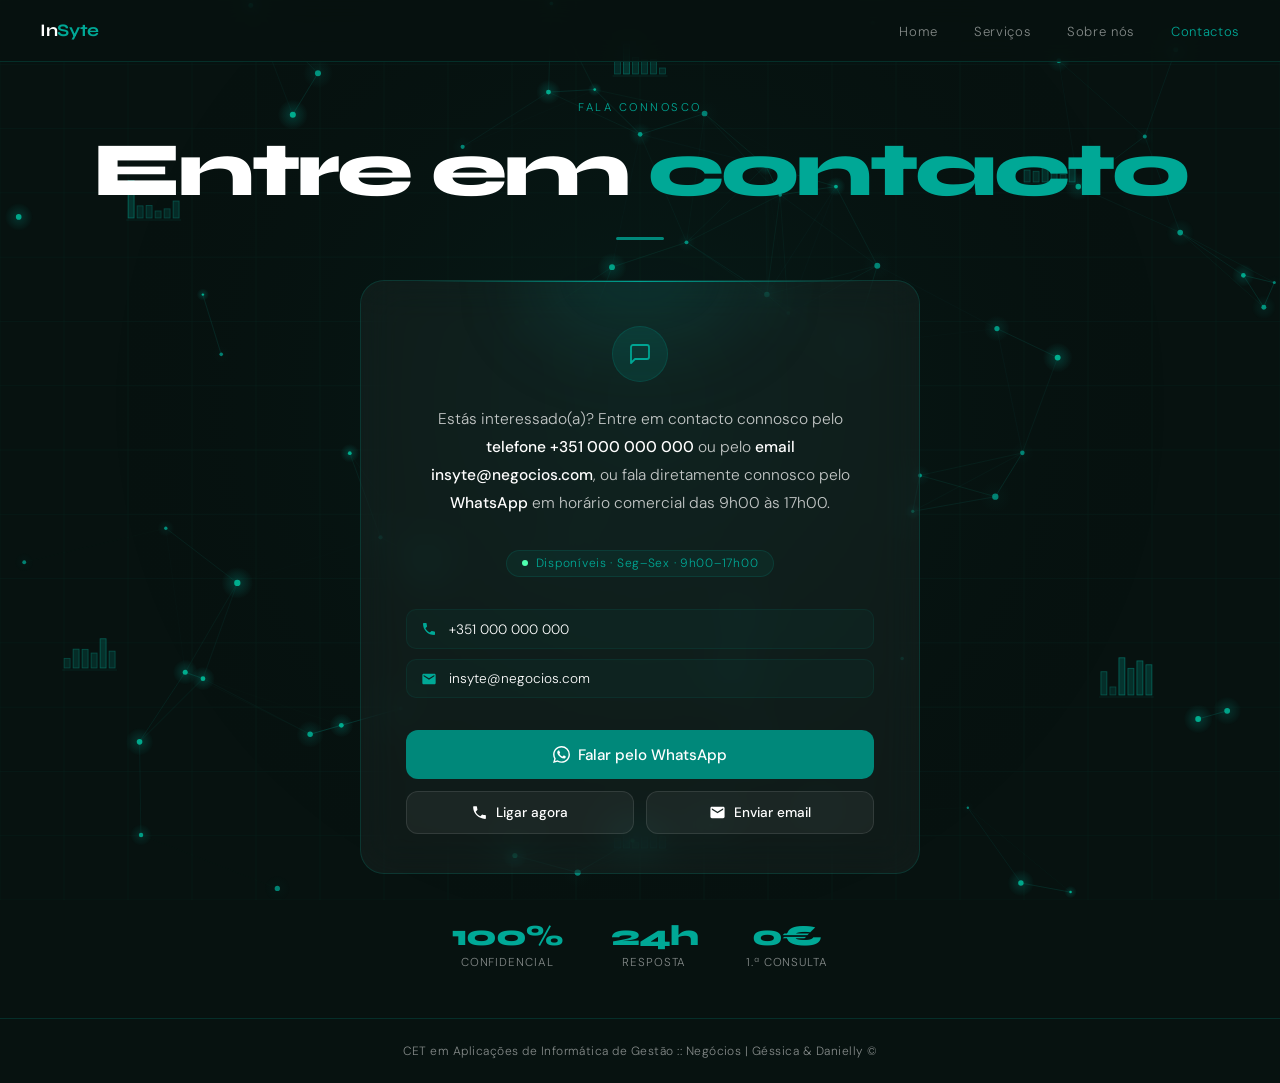
==== pages/contactos.html @ 07cbdb81 "page contact" ====
<!DOCTYPE html>
<html lang="pt">
<head>
  <meta charset="UTF-8">
  <meta name="viewport" content="width=device-width, initial-scale=1.0">
  <title>Contactos — InSyte Consultoria</title>
  <link rel="preconnect" href="https://fonts.googleapis.com">
  <link href="https://fonts.googleapis.com/css2?family=Syne:wght@400;600;700;800&family=DM+Sans:wght@300;400;500&display=swap" rel="stylesheet">

  <style>
    *, *::before, *::after { box-sizing: border-box; margin: 0; padding: 0; }

    :root {
      --teal:       #00887A;
      --teal-light: #00a896;
      --teal-dim:   #006b60;
      --teal-glow:  rgba(0,136,122,0.18);
      --white:      #ffffff;
      --off-white:  #f0faf9;
      --dark:       #071210;
      --muted:      rgba(255,255,255,0.5);
      --border:     rgba(0,136,122,0.25);
    }

    html { scroll-behavior: smooth; }

    body {
      min-height: 100vh;
      background: var(--dark);
      color: var(--white);
      font-family: 'DM Sans', sans-serif;
      font-weight: 300;
      display: flex;
      flex-direction: column;
      overflow-x: hidden;
    }

    /* ══════════════════════════════════════
       CANVAS BACKGROUND — data grid + nodes
    ══════════════════════════════════════ */
    #bg-canvas {
      position: fixed;
      inset: 0;
      z-index: 0;
      pointer-events: none;
    }

    /* ══════════════════════════════════════
       HEADER
    ══════════════════════════════════════ */
    .site-header {
      position: fixed;
      top: 0; left: 0; right: 0;
      z-index: 100;
      background: rgba(7,18,16,0.8);
      backdrop-filter: blur(14px);
      border-bottom: 1px solid var(--border);
      height: 62px;
      display: flex;
      align-items: center;
      padding: 0 2.5rem;
      justify-content: space-between;
    }

    .brand {
      font-family: 'Syne', sans-serif;
      font-weight: 700;
      font-size: 1.1rem;
      color: var(--white);
      text-decoration: none;
      letter-spacing: -0.02em;
    }

    .brand span { color: var(--teal-light); }

    nav a {
      color: var(--muted);
      text-decoration: none;
      font-size: 0.82rem;
      margin-left: 2rem;
      letter-spacing: 0.05em;
      transition: color 0.2s;
    }

    nav a:hover { color: var(--white); }
    nav a.active { color: var(--teal-light); }

    /* ══════════════════════════════════════
       MAIN — full-page centered card
    ══════════════════════════════════════ */
    main {
      position: relative;
      z-index: 10;
      flex: 1;
      display: flex;
      flex-direction: column;
      align-items: center;
      justify-content: center;
      padding: 100px 1.5rem 3rem;
    }

    /* floating label */
    .section-label {
      font-size: 0.7rem;
      letter-spacing: 0.22em;
      text-transform: uppercase;
      color: var(--teal-light);
      margin-bottom: 1.1rem;
      opacity: 0;
      animation: fadeUp 0.6s 0.2s ease forwards;
    }

    /* big title */
    .page-title {
      font-family: 'Syne', sans-serif;
      font-size: clamp(2.8rem, 6vw, 5rem);
      font-weight: 800;
      letter-spacing: -0.04em;
      line-height: 1;
      text-align: center;
      margin-bottom: 0.4rem;
      opacity: 0;
      animation: fadeUp 0.6s 0.35s ease forwards;
    }

    .page-title span {
      color: var(--teal-light);
    }

    /* divider bar */
    .title-bar {
      width: 48px;
      height: 3px;
      background: var(--teal);
      border-radius: 2px;
      margin: 1.4rem auto 2.5rem;
      opacity: 0;
      animation: fadeUp 0.6s 0.45s ease forwards;
    }

    /* ══════════════════════════════════════
       CONTACT CARD
    ══════════════════════════════════════ */
    .contact-card {
      width: 100%;
      max-width: 560px;
      background: rgba(255,255,255,0.04);
      border: 1px solid var(--border);
      border-radius: 24px;
      padding: 2.8rem 2.8rem 2.4rem;
      backdrop-filter: blur(20px);
      text-align: center;
      opacity: 0;
      animation: fadeUp 0.7s 0.55s ease forwards;
      position: relative;
      overflow: hidden;
    }

    /* top glow line */
    .contact-card::before {
      content: '';
      position: absolute;
      top: 0; left: 10%; right: 10%;
      height: 1px;
      background: linear-gradient(90deg, transparent, var(--teal-light), transparent);
    }

    /* subtle inner glow */
    .contact-card::after {
      content: '';
      position: absolute;
      top: -60px; left: 50%;
      transform: translateX(-50%);
      width: 220px;
      height: 120px;
      background: var(--teal-glow);
      border-radius: 50%;
      filter: blur(40px);
      pointer-events: none;
    }

    .card-icon {
      width: 56px;
      height: 56px;
      border-radius: 50%;
      background: var(--teal-glow);
      border: 1px solid var(--border);
      margin: 0 auto 1.5rem;
      display: flex;
      align-items: center;
      justify-content: center;
    }

    .card-icon svg { width: 24px; height: 24px; color: var(--teal-light); }

    .card-message {
      font-size: 0.97rem;
      color: rgba(255,255,255,0.75);
      line-height: 1.8;
      margin-bottom: 2rem;
    }

    .card-message strong {
      color: var(--white);
      font-weight: 500;
    }

    /* ── CONTACT DETAILS ── */
    .contact-details {
      display: flex;
      flex-direction: column;
      gap: 0.6rem;
      margin-bottom: 2rem;
      text-align: left;
    }

    .contact-row {
      display: flex;
      align-items: center;
      gap: 0.75rem;
      padding: 0.65rem 0.9rem;
      background: rgba(0,136,122,0.06);
      border: 1px solid rgba(0,136,122,0.12);
      border-radius: 10px;
      font-size: 0.85rem;
      color: rgba(255,255,255,0.7);
      transition: background 0.2s, border-color 0.2s;
    }

    .contact-row:hover {
      background: rgba(0,136,122,0.12);
      border-color: rgba(0,168,150,0.3);
    }

    .contact-row svg {
      width: 16px; height: 16px;
      color: var(--teal-light);
      flex-shrink: 0;
    }

    .contact-row span { color: var(--white); }

    /* ── SCHEDULE BADGE ── */
    .schedule-badge {
      display: inline-flex;
      align-items: center;
      gap: 0.5rem;
      font-size: 0.75rem;
      color: var(--teal-light);
      letter-spacing: 0.06em;
      background: rgba(0,136,122,0.1);
      border: 1px solid rgba(0,136,122,0.2);
      border-radius: 999px;
      padding: 0.3rem 0.9rem;
      margin-bottom: 2rem;
    }

    .schedule-badge .dot {
      width: 6px; height: 6px;
      border-radius: 50%;
      background: #4fffb0;
      animation: pulse-dot 2s infinite;
    }

    @keyframes pulse-dot {
      0%,100% { opacity:1; } 50% { opacity:0.4; }
    }

    /* ══════════════════════════════════════
       ACTION BUTTONS
    ══════════════════════════════════════ */
    .action-buttons {
      display: grid;
      grid-template-columns: 1fr 1fr;
      gap: 0.75rem;
    }

    .btn {
      display: inline-flex;
      align-items: center;
      justify-content: center;
      gap: 0.5rem;
      padding: 0.75rem 1rem;
      border-radius: 12px;
      font-family: 'DM Sans', sans-serif;
      font-size: 0.85rem;
      font-weight: 500;
      text-decoration: none;
      cursor: pointer;
      border: none;
      transition: all 0.22s ease;
    }

    .btn svg { width: 17px; height: 17px; flex-shrink: 0; }

    .btn-whatsapp {
      grid-column: 1 / -1;
      background: var(--teal);
      color: var(--white);
      font-size: 0.95rem;
      padding: 0.9rem 1rem;
    }

    .btn-whatsapp:hover {
      background: var(--teal-light);
      transform: translateY(-2px);
      box-shadow: 0 8px 28px rgba(0,136,122,0.4);
    }

    .btn-phone {
      background: rgba(255,255,255,0.05);
      color: var(--white);
      border: 1px solid rgba(255,255,255,0.1);
    }

    .btn-phone:hover {
      background: rgba(255,255,255,0.1);
      border-color: rgba(255,255,255,0.2);
      transform: translateY(-2px);
    }

    .btn-email {
      background: rgba(255,255,255,0.05);
      color: var(--white);
      border: 1px solid rgba(255,255,255,0.1);
    }

    .btn-email:hover {
      background: rgba(255,255,255,0.1);
      border-color: rgba(255,255,255,0.2);
      transform: translateY(-2px);
    }

    /* ══════════════════════════════════════
       STATS ROW — decorative
    ══════════════════════════════════════ */
    .stats-row {
      display: flex;
      gap: 3rem;
      margin-top: 3rem;
      opacity: 0;
      animation: fadeUp 0.7s 0.75s ease forwards;
    }

    .stat {
      text-align: center;
    }

    .stat-num {
      font-family: 'Syne', sans-serif;
      font-size: 1.8rem;
      font-weight: 800;
      color: var(--teal-light);
      letter-spacing: -0.03em;
      line-height: 1;
    }

    .stat-label {
      font-size: 0.72rem;
      color: var(--muted);
      letter-spacing: 0.08em;
      text-transform: uppercase;
      margin-top: 0.3rem;
    }

    /* ══════════════════════════════════════
       FOOTER
    ══════════════════════════════════════ */
    footer {
      position: relative;
      z-index: 10;
      text-align: center;
      padding: 1.5rem;
      font-size: 0.75rem;
      color: var(--muted);
      border-top: 1px solid var(--border);
      letter-spacing: 0.04em;
    }

    /* ══════════════════════════════════════
       ANIMATIONS
    ══════════════════════════════════════ */
    @keyframes fadeUp {
      from { opacity: 0; transform: translateY(16px); }
      to   { opacity: 1; transform: translateY(0); }
    }

    /* ══════════════════════════════════════
       RESPONSIVE
    ══════════════════════════════════════ */
    @media (max-width: 600px) {
      .contact-card { padding: 2rem 1.5rem; }
      .stats-row { gap: 2rem; }
      .action-buttons { grid-template-columns: 1fr; }
      .btn-whatsapp { grid-column: unset; }
    }
  </style>
</head>
<body>

  <!-- ANIMATED CANVAS BACKGROUND -->
  <canvas id="bg-canvas"></canvas>

  <!-- HEADER -->
  <header class="site-header">
    <a class="brand" href="../index.html">In<span>Syte</span></a>
    <nav>
      <a href="../index.html">Home</a>
      <a href="../index.html#servicos">Serviços</a>
      <a href="sobre.html">Sobre nós</a>
      <a href="contactos.html" class="active">Contactos</a>
    </nav>
  </header>

  <!-- MAIN CONTENT -->
  <main>
    <p class="section-label">Fala connosco</p>

    <h1 class="page-title">Entre em <span>contacto</span></h1>

    <div class="title-bar"></div>

    <div class="contact-card">

      <!-- icon -->
      <div class="card-icon">
        <svg viewBox="0 0 24 24" fill="none" stroke="currentColor" stroke-width="1.8" stroke-linecap="round" stroke-linejoin="round">
          <path d="M21 15a2 2 0 0 1-2 2H7l-4 4V5a2 2 0 0 1 2-2h14a2 2 0 0 1 2 2z"/>
        </svg>
      </div>

      <!-- message -->
      <p class="card-message">
        Estás interessado(a)? Entre em contacto connosco pelo
        <strong>telefone +351 000 000 000</strong> ou pelo
        <strong>email insyte@negocios.com</strong>, ou fala diretamente
        connosco pelo <strong>WhatsApp</strong> em horário comercial
        das 9h00 às 17h00.
      </p>

      <!-- schedule badge -->
      <div class="schedule-badge">
        <span class="dot"></span>
        Disponíveis · Seg–Sex · 9h00–17h00
      </div>

      <!-- contact detail rows -->
      <div class="contact-details">
        <div class="contact-row">
          <svg viewBox="0 0 24 24" fill="currentColor"><path d="M6.6 10.8c1.4 2.8 3.8 5.1 6.6 6.6l2.2-2.2c.3-.3.7-.4 1-.2 1.1.4 2.3.6 3.6.6.6 0 1 .4 1 1V20c0 .6-.4 1-1 1-9.4 0-17-7.6-17-17 0-.6.4-1 1-1h3.5c.6 0 1 .4 1 1 0 1.3.2 2.5.6 3.6.1.3 0 .7-.2 1L6.6 10.8z"/></svg>
          <span>+351 000 000 000</span>
        </div>
        <div class="contact-row">
          <svg viewBox="0 0 24 24" fill="currentColor"><path d="M20 4H4c-1.1 0-2 .9-2 2v12c0 1.1.9 2 2 2h16c1.1 0 2-.9 2-2V6c0-1.1-.9-2-2-2zm0 4-8 5-8-5V6l8 5 8-5v2z"/></svg>
          <span>insyte@negocios.com</span>
        </div>
      </div>

      <!-- action buttons -->
      <div class="action-buttons">

        <a class="btn btn-whatsapp"
           href="https://wa.me/351969175519?text=Ol%C3%A1%2C%20vim%20pelo%20site%20da%20InSyte%20e%20gostaria%20de%20saber%20mais%20informa%C3%A7%C3%B5es."
           target="_blank" rel="noopener">
          <svg viewBox="0 0 24 24" fill="currentColor"><path d="M17.472 14.382c-.297-.149-1.758-.867-2.03-.967-.273-.099-.471-.148-.67.15-.197.297-.767.966-.94 1.164-.173.199-.347.223-.644.075-.297-.15-1.255-.463-2.39-1.475-.883-.788-1.48-1.761-1.653-2.059-.173-.297-.018-.458.13-.606.134-.133.298-.347.446-.52.149-.174.198-.298.298-.497.099-.198.05-.371-.025-.52-.075-.149-.669-1.612-.916-2.207-.242-.579-.487-.5-.669-.51-.173-.008-.371-.01-.57-.01-.198 0-.52.074-.792.372-.272.297-1.04 1.016-1.04 2.479 0 1.462 1.065 2.875 1.213 3.074.149.198 2.096 3.2 5.077 4.487.709.306 1.262.489 1.694.625.712.227 1.36.195 1.871.118.571-.085 1.758-.719 2.006-1.413.248-.694.248-1.289.173-1.413-.074-.124-.272-.198-.57-.347m-5.421 7.403h-.004a9.87 9.87 0 01-5.031-1.378l-.361-.214-3.741.982.998-3.648-.235-.374a9.86 9.86 0 01-1.51-5.26c.001-5.45 4.436-9.884 9.888-9.884 2.64 0 5.122 1.03 6.988 2.898a9.825 9.825 0 012.893 6.994c-.003 5.45-4.437 9.884-9.885 9.884m8.413-18.297A11.815 11.815 0 0012.05 0C5.495 0 .16 5.335.157 11.892c0 2.096.547 4.142 1.588 5.945L.057 24l6.305-1.654a11.882 11.882 0 005.683 1.448h.005c6.554 0 11.89-5.335 11.893-11.893a11.821 11.821 0 00-3.48-8.413z"/></svg>
          Falar pelo WhatsApp
        </a>

        <a class="btn btn-phone" href="tel:+351000000000">
          <svg viewBox="0 0 24 24" fill="currentColor"><path d="M6.6 10.8c1.4 2.8 3.8 5.1 6.6 6.6l2.2-2.2c.3-.3.7-.4 1-.2 1.1.4 2.3.6 3.6.6.6 0 1 .4 1 1V20c0 .6-.4 1-1 1-9.4 0-17-7.6-17-17 0-.6.4-1 1-1h3.5c.6 0 1 .4 1 1 0 1.3.2 2.5.6 3.6.1.3 0 .7-.2 1L6.6 10.8z"/></svg>
          Ligar agora
        </a>

        <a class="btn btn-email" href="mailto:insyte@negocios.com">
          <svg viewBox="0 0 24 24" fill="currentColor"><path d="M20 4H4c-1.1 0-2 .9-2 2v12c0 1.1.9 2 2 2h16c1.1 0 2-.9 2-2V6c0-1.1-.9-2-2-2zm0 4-8 5-8-5V6l8 5 8-5v2z"/></svg>
          Enviar email
        </a>

      </div>
    </div>

    <!-- decorative stats -->
    <div class="stats-row">
      <div class="stat">
        <div class="stat-num">100%</div>
        <div class="stat-label">Confidencial</div>
      </div>
      <div class="stat">
        <div class="stat-num">24h</div>
        <div class="stat-label">Resposta</div>
      </div>
      <div class="stat">
        <div class="stat-num">0€</div>
        <div class="stat-label">1.ª Consulta</div>
      </div>
    </div>

  </main>

  <footer>
    CET em Aplicações de Informática de Gestão :: Negócios | Géssica &amp; Danielly ©
  </footer>

  <!-- CANVAS SCRIPT — data network animation -->
  <script>
  (function () {
    const canvas = document.getElementById('bg-canvas');
    const ctx = canvas.getContext('2d');

    const TEAL      = '#00887A';
    const TEAL_LITE = '#00a896';
    const NODE_COUNT = 68;
    const MAX_DIST   = 160;

    let W, H, nodes;

    function resize() {
      W = canvas.width  = window.innerWidth;
      H = canvas.height = window.innerHeight;
    }

    /* ── node factory ── */
    function makeNode() {
      return {
        x:  Math.random() * W,
        y:  Math.random() * H,
        vx: (Math.random() - 0.5) * 0.35,
        vy: (Math.random() - 0.5) * 0.35,
        r:  Math.random() * 2 + 1.2,
        // bar chart mini-bar data
        barH: Math.random(),
        pulse: Math.random() * Math.PI * 2
      };
    }

    function init() {
      resize();
      nodes = Array.from({ length: NODE_COUNT }, makeNode);
    }

    /* ── draw one frame ── */
    function draw(t) {
      ctx.clearRect(0, 0, W, H);

      // ── background gradient ──
      const grad = ctx.createRadialGradient(W * 0.5, H * 0.45, 0, W * 0.5, H * 0.45, W * 0.7);
      grad.addColorStop(0,   'rgba(0,136,122,0.08)');
      grad.addColorStop(0.6, 'rgba(0,20,18,0)');
      ctx.fillStyle = grad;
      ctx.fillRect(0, 0, W, H);

      // ── subtle horizontal grid lines ──
      ctx.strokeStyle = 'rgba(0,136,122,0.06)';
      ctx.lineWidth = 1;
      const rows = 14;
      for (let i = 0; i <= rows; i++) {
        const y = (H / rows) * i;
        ctx.beginPath();
        ctx.moveTo(0, y);
        ctx.lineTo(W, y);
        ctx.stroke();
      }

      // ── subtle vertical grid lines ──
      const cols = 20;
      for (let i = 0; i <= cols; i++) {
        const x = (W / cols) * i;
        ctx.beginPath();
        ctx.moveTo(x, 0);
        ctx.lineTo(x, H);
        ctx.stroke();
      }

      // ── update + connect nodes ──
      for (let i = 0; i < nodes.length; i++) {
        const n = nodes[i];

        // move
        n.x += n.vx;
        n.y += n.vy;
        if (n.x < 0 || n.x > W) n.vx *= -1;
        if (n.y < 0 || n.y > H) n.vy *= -1;

        // connect to nearby nodes
        for (let j = i + 1; j < nodes.length; j++) {
          const m = nodes[j];
          const dx = n.x - m.x, dy = n.y - m.y;
          const dist = Math.sqrt(dx * dx + dy * dy);
          if (dist < MAX_DIST) {
            const alpha = (1 - dist / MAX_DIST) * 0.28;
            ctx.strokeStyle = `rgba(0,168,150,${alpha})`;
            ctx.lineWidth = 0.8;
            ctx.beginPath();
            ctx.moveTo(n.x, n.y);
            ctx.lineTo(m.x, m.y);
            ctx.stroke();
          }
        }
      }

      // ── draw nodes ──
      for (const n of nodes) {
        n.pulse += 0.018;
        const glow = 0.4 + 0.35 * Math.sin(n.pulse);

        // outer glow ring
        const rg = ctx.createRadialGradient(n.x, n.y, 0, n.x, n.y, n.r * 5);
        rg.addColorStop(0,   `rgba(0,168,150,${glow * 0.35})`);
        rg.addColorStop(1,   'rgba(0,168,150,0)');
        ctx.fillStyle = rg;
        ctx.beginPath();
        ctx.arc(n.x, n.y, n.r * 5, 0, Math.PI * 2);
        ctx.fill();

        // core dot
        ctx.fillStyle = `rgba(0,${168 + Math.round(glow * 20)},150,${0.7 + glow * 0.3})`;
        ctx.beginPath();
        ctx.arc(n.x, n.y, n.r, 0, Math.PI * 2);
        ctx.fill();
      }

      // ── mini bar charts scattered ──
      drawMiniCharts(t);

      requestAnimationFrame(draw);
    }

    /* ── decorative mini bar charts ── */
    const CHARTS = [
      { x: 0.12, y: 0.22 }, { x: 0.82, y: 0.18 },
      { x: 0.07, y: 0.72 }, { x: 0.88, y: 0.75 },
      { x: 0.5,  y: 0.06 }, { x: 0.5,  y: 0.92 },
    ];

    const chartData = CHARTS.map(() =>
      Array.from({ length: 6 }, () => 0.2 + Math.random() * 0.8)
    );

    function drawMiniCharts(t) {
      const barW = 6, gap = 3, bH = 40;

      CHARTS.forEach((c, ci) => {
        const cx = c.x * W;
        const cy = c.y * H;
        const bars = chartData[ci];
        const totalW = bars.length * (barW + gap) - gap;
        const startX = cx - totalW / 2;

        // baseline
        ctx.strokeStyle = 'rgba(0,136,122,0.15)';
        ctx.lineWidth = 1;
        ctx.beginPath();
        ctx.moveTo(startX - 2, cy + bH / 2 + 2);
        ctx.lineTo(startX + totalW + 2, cy + bH / 2 + 2);
        ctx.stroke();

        bars.forEach((v, bi) => {
          // animate bar height gently
          const animated = v * (0.75 + 0.25 * Math.sin(t * 0.001 + ci * 1.3 + bi * 0.7));
          const bx = startX + bi * (barW + gap);
          const bHi = bH * animated;
          const by = cy + bH / 2 - bHi;

          const alpha = 0.12 + animated * 0.12;
          ctx.fillStyle = `rgba(0,168,150,${alpha})`;
          ctx.strokeStyle = `rgba(0,200,180,${alpha * 1.8})`;
          ctx.lineWidth = 0.8;
          ctx.fillRect(bx, by, barW, bHi);
          ctx.strokeRect(bx, by, barW, bHi);
        });
      });
    }

    window.addEventListener('resize', () => { resize(); });
    init();
    requestAnimationFrame(draw);
  })();
  </script>

</body>
</html>
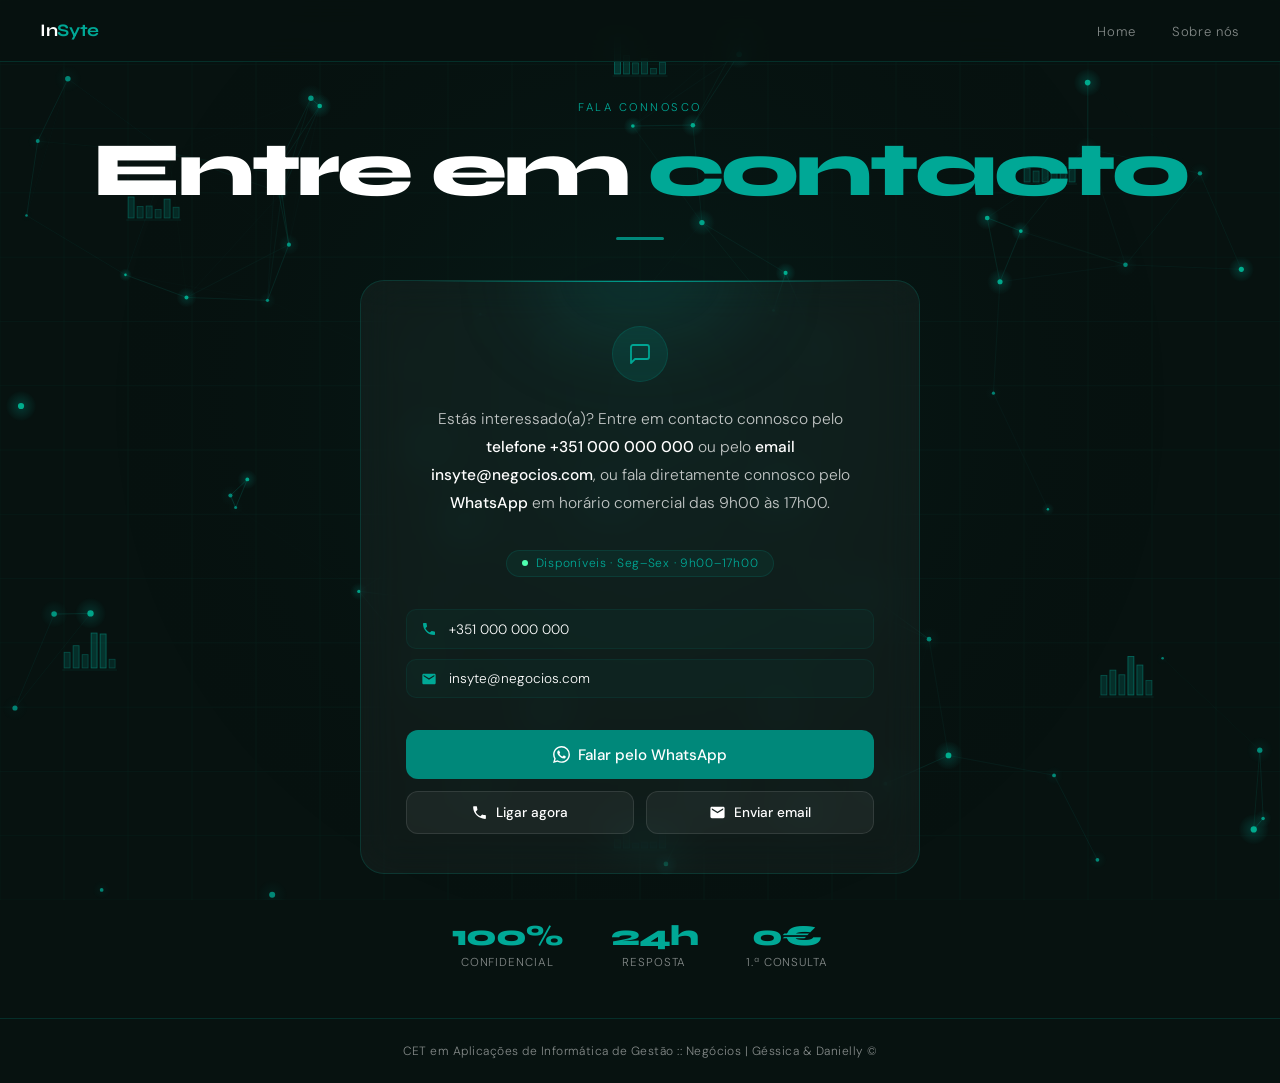
==== commit 354c3d56: "atualizado" ====
--- a/pages/contactos.html
+++ b/pages/contactos.html
@@ -406,9 +406,7 @@
     <a class="brand" href="../index.html">In<span>Syte</span></a>
     <nav>
       <a href="../index.html">Home</a>
-      <a href="../index.html#servicos">Serviços</a>
       <a href="sobre.html">Sobre nós</a>
-      <a href="contactos.html" class="active">Contactos</a>
     </nav>
   </header>
 
